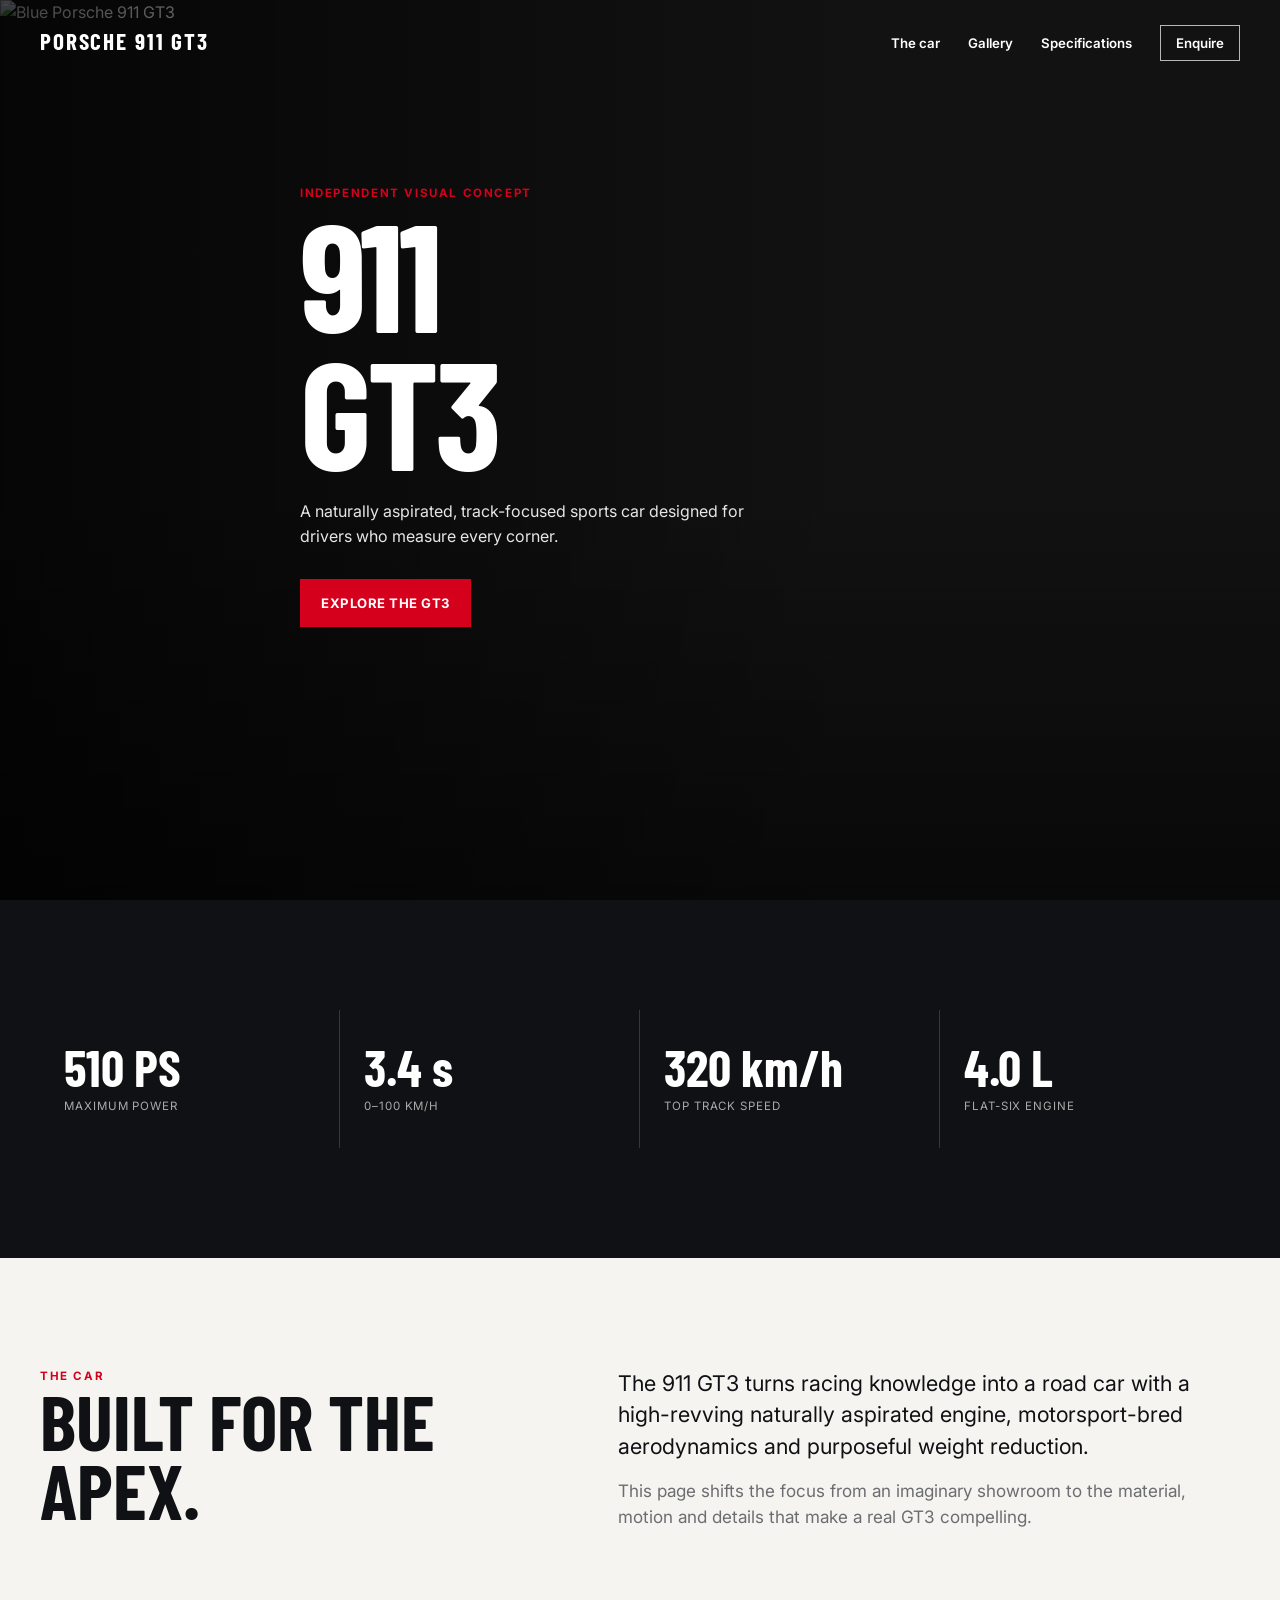
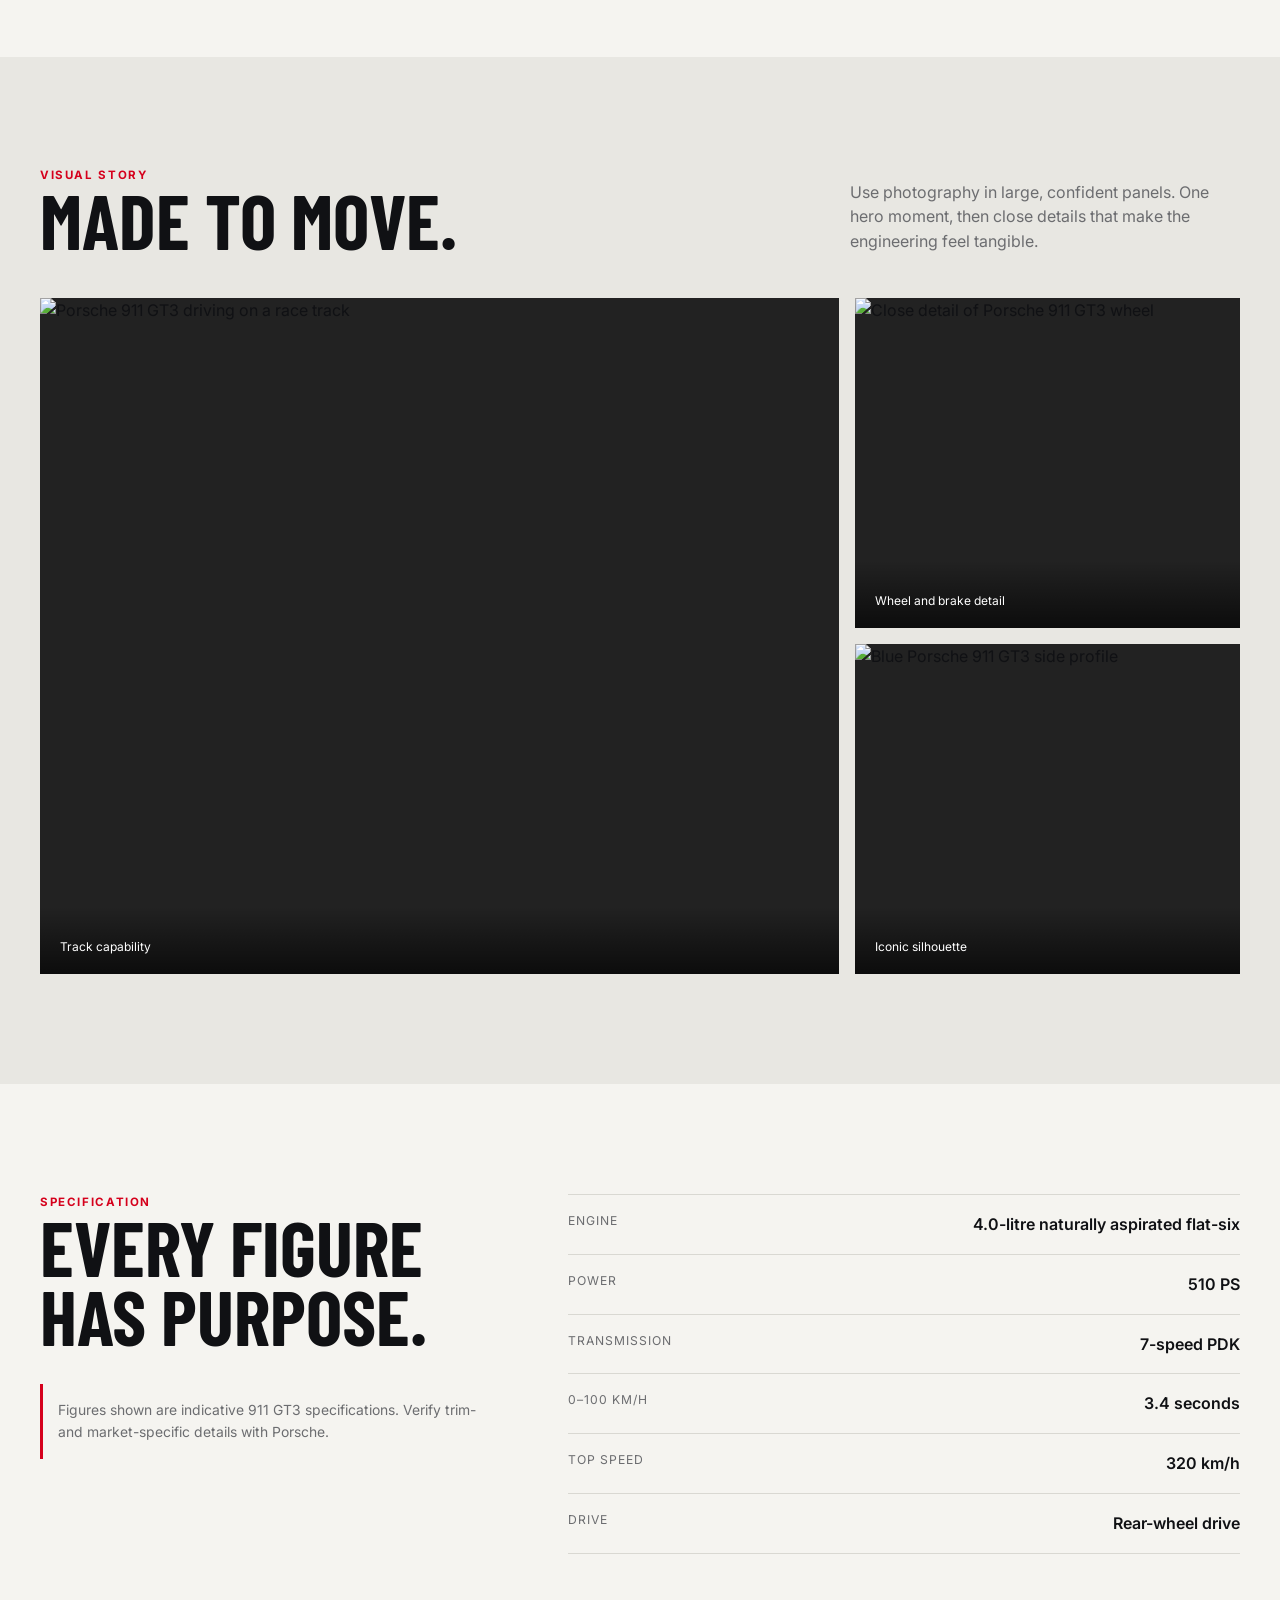
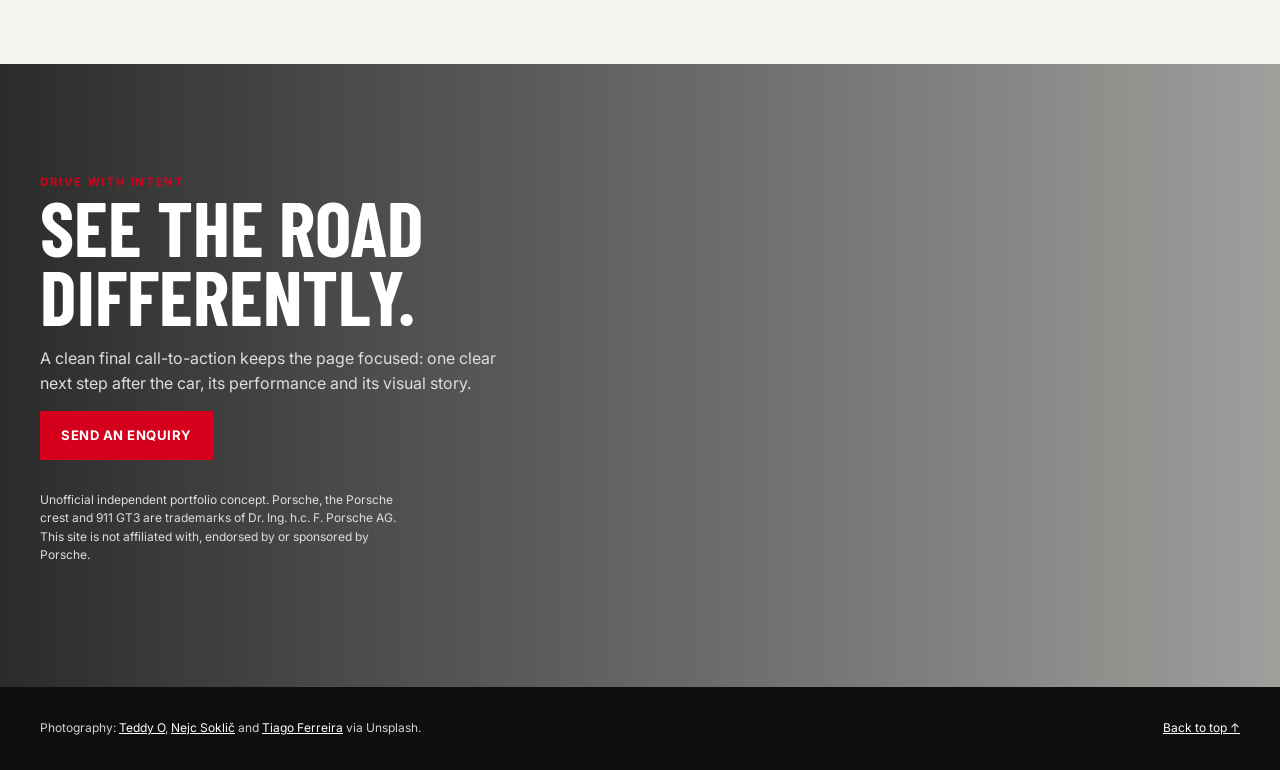
==== docs/index.html @ 24214326 "Add GitHub Pages entry point for Porsche GT3 site" ====
<!doctype html>
<html lang="en">
<head>
  <meta charset="utf-8">
  <meta name="viewport" content="width=device-width, initial-scale=1">
  <meta name="description" content="An independent visual concept for the Porsche 911 GT3.">
  <title>Porsche 911 GT3 — Track-bred</title>
  <link rel="preconnect" href="https://fonts.googleapis.com">
  <link rel="preconnect" href="https://fonts.gstatic.com" crossorigin>
  <link href="https://fonts.googleapis.com/css2?family=Barlow+Condensed:wght@500;600;700&family=Inter:wght@400;500;600;700&display=swap" rel="stylesheet">
  <style>
    :root{--ink:#101114;--paper:#f5f4f0;--line:#d9d8d2;--red:#d5001c;--muted:#6c6d70;--max:1200px}
    *{box-sizing:border-box} html{scroll-behavior:smooth} body{margin:0;background:var(--paper);color:var(--ink);font:16px/1.55 Inter,Arial,sans-serif} a{color:inherit} img{display:block;width:100%;object-fit:cover}
    .wrap{width:min(calc(100% - 48px),var(--max));margin:auto}.eyebrow{font-size:.72rem;font-weight:700;letter-spacing:.14em;text-transform:uppercase;color:var(--red)}
    .nav{position:absolute;inset:0 0 auto;z-index:2;color:#fff}.nav .wrap{height:84px;display:flex;align-items:center;justify-content:space-between}.brand{font-family:"Barlow Condensed",sans-serif;font-weight:700;font-size:1.45rem;letter-spacing:.08em;text-decoration:none}.links{display:flex;gap:28px;align-items:center;list-style:none;margin:0;padding:0}.links a{text-decoration:none;font-size:.83rem;font-weight:600}.links a:hover{color:#fff}.nav-button{border:1px solid rgba(255,255,255,.7);padding:9px 15px}
    .hero{min-height:760px;min-height:100svh;color:#fff;position:relative;display:grid;align-items:end;isolation:isolate;background:#151515}.hero::after{content:"";position:absolute;inset:0;background:linear-gradient(90deg,rgba(0,0,0,.74),rgba(0,0,0,.16) 65%),linear-gradient(0deg,rgba(0,0,0,.52),transparent 45%);z-index:-1}.hero img{position:absolute;inset:0;height:100%;z-index:-2}.hero-copy{padding:0 0 88px;max-width:680px}.hero h1,h2,h3{font-family:"Barlow Condensed",Impact,sans-serif;text-transform:uppercase;line-height:.9;margin:0}.hero h1{font-size:clamp(4.8rem,12vw,10.5rem);letter-spacing:-.03em}.hero p{max-width:48ch;margin:20px 0 30px;color:#e6e6e6}.button{display:inline-block;background:var(--red);color:#fff;text-decoration:none;padding:14px 21px;font-size:.82rem;font-weight:700;letter-spacing:.04em;text-transform:uppercase}.button:hover{background:#ee1630}
    .numbers{background:var(--ink);color:#fff}.numbers .wrap{display:grid;grid-template-columns:repeat(4,1fr)}.stat{padding:31px 24px;border-right:1px solid #36373a}.stat:last-child{border:0}.stat strong{font-family:"Barlow Condensed",sans-serif;font-size:clamp(2.1rem,4vw,3.35rem);line-height:1;display:block}.stat span{font-size:.72rem;text-transform:uppercase;color:#aaa;letter-spacing:.08em}
    section{padding:110px 0}.intro{display:grid;grid-template-columns:1fr 1.25fr;gap:80px;align-items:start}.intro h2,.showcase h2,.details h2,.cta h2{font-size:clamp(3.1rem,6vw,5rem)}.intro p{color:var(--muted);font-size:1.07rem;margin:0 0 16px}.intro p:first-of-type{color:var(--ink);font-size:1.35rem;line-height:1.45}
    .showcase{background:#e8e7e2}.showcase-head{display:flex;justify-content:space-between;gap:24px;align-items:end;margin-bottom:44px}.showcase-head p{max-width:39ch;color:var(--muted);margin:0}.gallery{display:grid;grid-template-columns:1.35fr .65fr;grid-template-rows:330px 330px;gap:16px}.gallery figure{margin:0;position:relative;overflow:hidden;background:#222}.gallery figure:first-child{grid-row:span 2}.gallery img{height:100%;transition:transform .5s}.gallery figure:hover img{transform:scale(1.035)}figcaption{position:absolute;bottom:0;left:0;right:0;padding:32px 20px 17px;color:#fff;font-size:.75rem;background:linear-gradient(transparent,rgba(0,0,0,.65))}
    .details{display:grid;grid-template-columns:.8fr 1.2fr;gap:80px}.specs{border-top:1px solid var(--line)}.spec{display:flex;justify-content:space-between;gap:28px;padding:17px 0;border-bottom:1px solid var(--line)}.spec span:first-child{font-size:.76rem;letter-spacing:.08em;text-transform:uppercase;color:var(--muted)}.spec span:last-child{font-weight:600;text-align:right}.note{margin-top:34px;padding:16px 0;border-left:3px solid var(--red);padding-left:15px;font-size:.87rem;color:var(--muted)}
    .cta{color:#fff;background:linear-gradient(90deg,rgba(8,8,9,.85),rgba(8,8,9,.36)),url('https://images.unsplash.com/photo-1716738662381-a249fc0e9cb3?auto=format&fit=crop&fm=jpg&q=82&w=2400') center/cover;min-height:460px;display:grid;align-items:center}.cta p{max-width:47ch;color:#ddd}.disclaimer{margin-top:31px;font-size:.75rem;color:#a9a9aa;max-width:65ch}
    footer{background:#0e0f11;color:#d2d2d2;padding:32px 0;font-size:.75rem}footer .wrap{display:flex;justify-content:space-between;gap:28px;flex-wrap:wrap}footer a{color:#fff}
    @media(max-width:700px){.wrap{width:min(calc(100% - 40px),var(--max))}.nav .wrap{height:68px}.links{display:none}.hero{min-height:660px}.hero-copy{padding-bottom:56px}.numbers .wrap{grid-template-columns:repeat(2,1fr)}.stat:nth-child(2){border-right:0}.stat{padding:24px 14px}.intro,.details{grid-template-columns:1fr;gap:36px}section{padding:72px 0}.showcase-head{display:block}.showcase-head p{margin-top:16px}.gallery{grid-template-columns:1fr;grid-template-rows:300px 210px 210px}.gallery figure:first-child{grid-row:auto}.cta{min-height:520px}}
  </style>
</head>
<body>
  <nav class="nav" aria-label="Main navigation"><div class="wrap"><a class="brand" href="#top">PORSCHE 911 GT3</a><ul class="links"><li><a href="#story">The car</a></li><li><a href="#gallery">Gallery</a></li><li><a href="#specs">Specifications</a></li><li><a class="nav-button" href="#enquire">Enquire</a></li></ul></div></nav>
  <main>
    <header class="hero" id="top"><img src="https://images.unsplash.com/photo-1564694457220-0efef1a70d6d?auto=format&fit=crop&fm=jpg&q=85&w=2400" alt="Blue Porsche 911 GT3" fetchpriority="high"><div class="wrap hero-copy"><div class="eyebrow">Independent visual concept</div><h1>911<br>GT3</h1><p>A naturally aspirated, track-focused sports car designed for drivers who measure every corner.</p><a class="button" href="#story">Explore the GT3</a></div></header>
    <section class="numbers" aria-label="Performance highlights"><div class="wrap"><div class="stat"><strong>510 PS</strong><span>Maximum power</span></div><div class="stat"><strong>3.4 s</strong><span>0–100 km/h</span></div><div class="stat"><strong>320 km/h</strong><span>Top track speed</span></div><div class="stat"><strong>4.0 L</strong><span>Flat-six engine</span></div></div></section>
    <section id="story"><div class="wrap intro"><div><div class="eyebrow">The car</div><h2>Built for the apex.</h2></div><div><p>The 911 GT3 turns racing knowledge into a road car with a high-revving naturally aspirated engine, motorsport-bred aerodynamics and purposeful weight reduction.</p><p>This page shifts the focus from an imaginary showroom to the material, motion and details that make a real GT3 compelling.</p></div></div></section>
    <section class="showcase" id="gallery"><div class="wrap"><div class="showcase-head"><div><div class="eyebrow">Visual story</div><h2>Made to move.</h2></div><p>Use photography in large, confident panels. One hero moment, then close details that make the engineering feel tangible.</p></div><div class="gallery"><figure><img src="https://images.unsplash.com/photo-1716738662381-a249fc0e9cb3?auto=format&fit=crop&fm=jpg&q=82&w=1800" alt="Porsche 911 GT3 driving on a race track" loading="lazy"><figcaption>Track capability</figcaption></figure><figure><img src="https://images.unsplash.com/photo-1721909402926-d6637339fb46?auto=format&fit=crop&fm=jpg&q=82&w=1200" alt="Close detail of Porsche 911 GT3 wheel" loading="lazy"><figcaption>Wheel and brake detail</figcaption></figure><figure><img src="https://images.unsplash.com/photo-1564694457220-0efef1a70d6d?auto=format&fit=crop&fm=jpg&q=82&w=1200" alt="Blue Porsche 911 GT3 side profile" loading="lazy"><figcaption>Iconic silhouette</figcaption></figure></div></div></section>
    <section id="specs"><div class="wrap details"><div><div class="eyebrow">Specification</div><h2>Every figure has purpose.</h2><p class="note">Figures shown are indicative 911 GT3 specifications. Verify trim- and market-specific details with Porsche.</p></div><div class="specs"><div class="spec"><span>Engine</span><span>4.0-litre naturally aspirated flat-six</span></div><div class="spec"><span>Power</span><span>510 PS</span></div><div class="spec"><span>Transmission</span><span>7-speed PDK</span></div><div class="spec"><span>0–100 km/h</span><span>3.4 seconds</span></div><div class="spec"><span>Top speed</span><span>320 km/h</span></div><div class="spec"><span>Drive</span><span>Rear-wheel drive</span></div></div></div></section>
    <section class="cta" id="enquire"><div class="wrap"><div class="eyebrow">Drive with intent</div><h2>See the road<br>differently.</h2><p>A clean final call-to-action keeps the page focused: one clear next step after the car, its performance and its visual story.</p><a class="button" href="mailto:hello@example.com?subject=911%20GT3%20enquiry">Send an enquiry</a><p class="disclaimer">Unofficial independent portfolio concept. Porsche, the Porsche crest and 911 GT3 are trademarks of Dr. Ing. h.c. F. Porsche AG. This site is not affiliated with, endorsed by or sponsored by Porsche.</p></div></section>
  </main>
  <footer><div class="wrap"><span>Photography: <a href="https://unsplash.com/photos/blue-luxury-car-bDka494APVA">Teddy O</a>, <a href="https://unsplash.com/photos/a-black-sports-car-driving-down-a-race-track-V2Gs2mZzK5c">Nejc Soklič</a> and <a href="https://unsplash.com/photos/a-close-up-of-a-tire-on-a-sports-car-rYYfq0B1zWQ">Tiago Ferreira</a> via Unsplash.</span><a href="#top">Back to top ↑</a></div></footer>
</body>
</html>
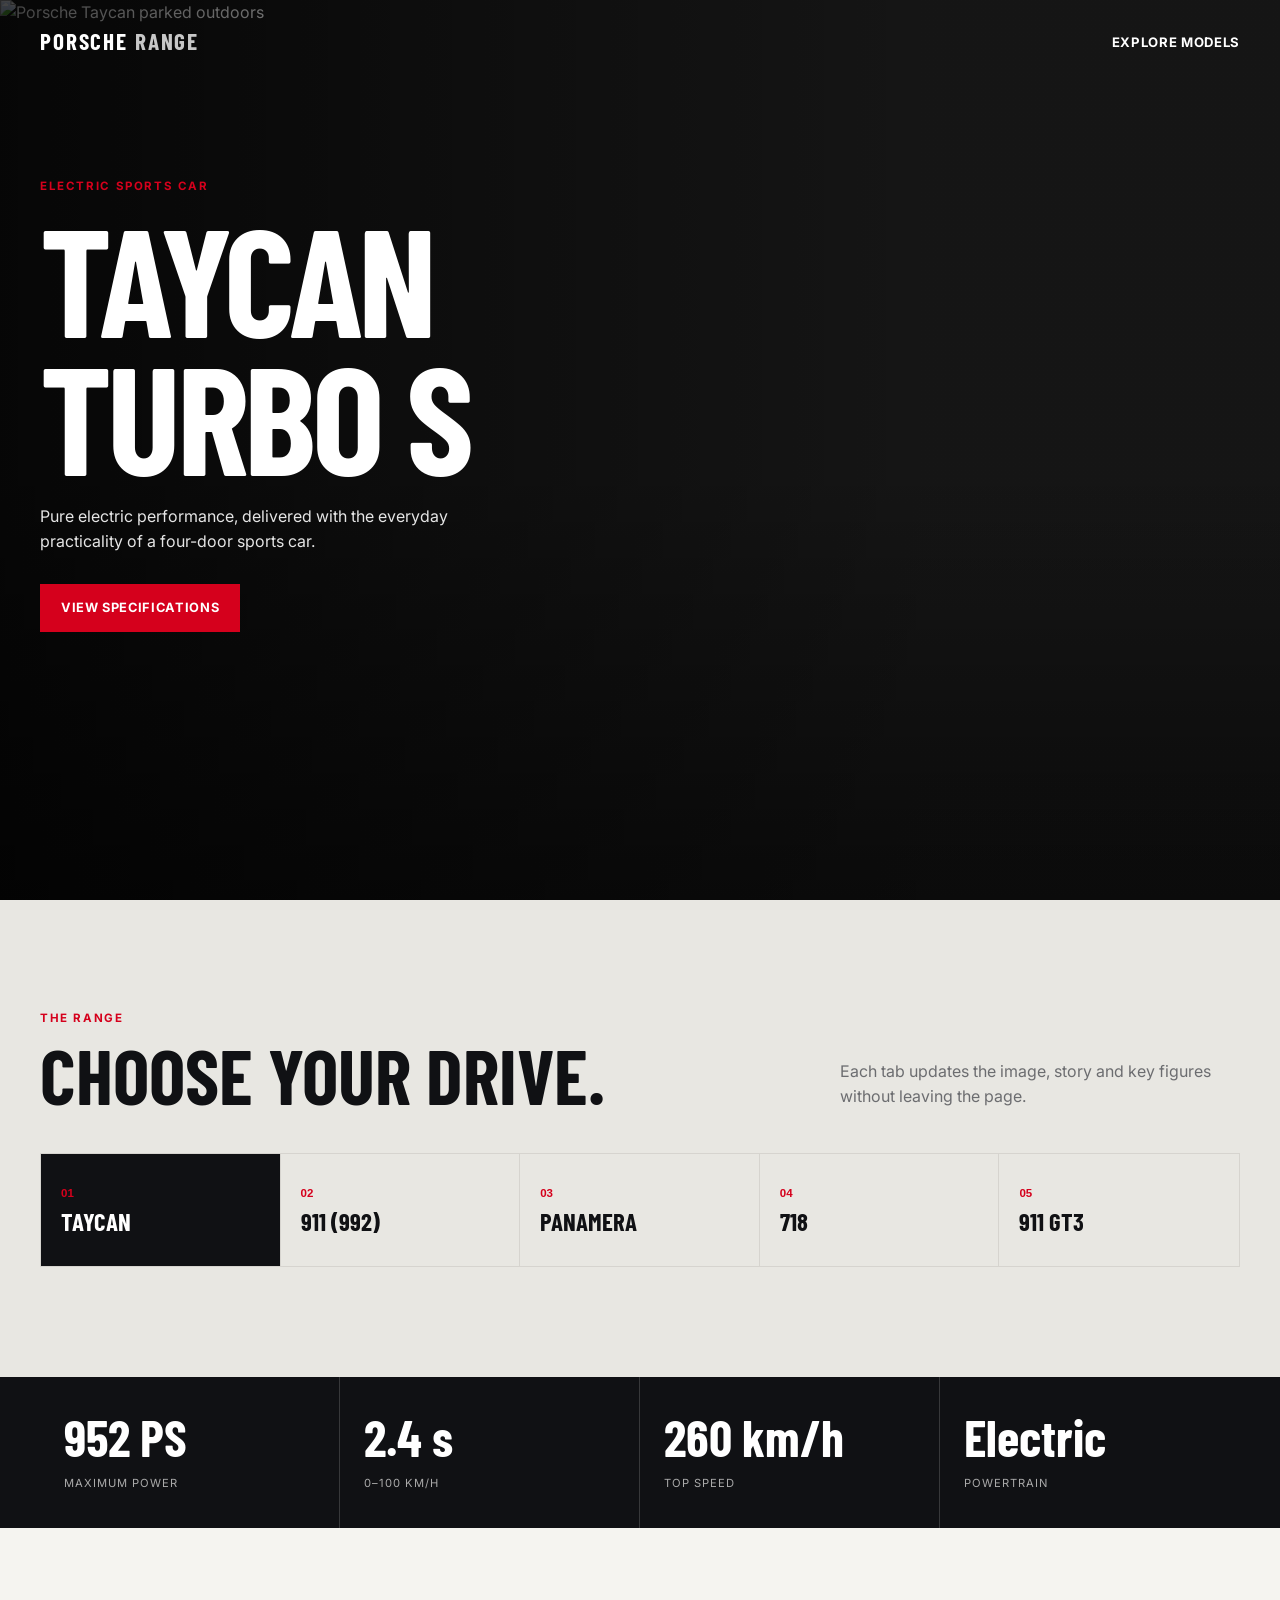
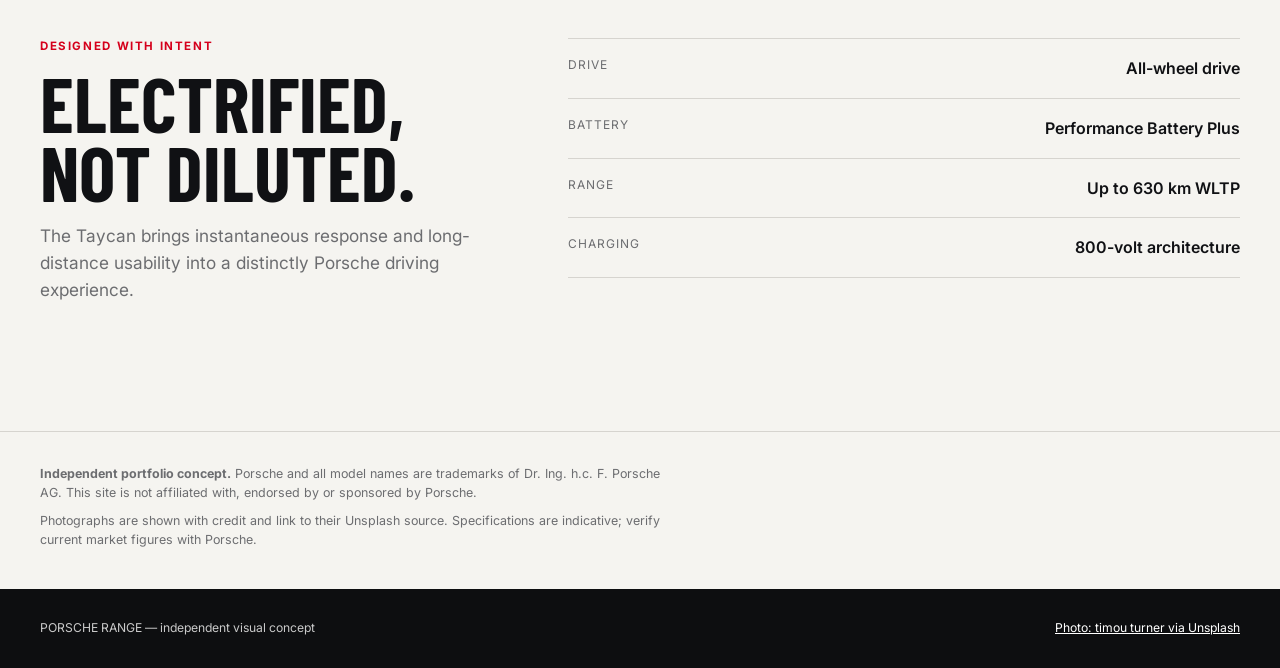
==== commit 222df1e1: "Add selectable Porsche model range page" ====
--- a/docs/index.html
+++ b/docs/index.html
@@ -1,39 +1,109 @@
 <!doctype html>
 <html lang="en">
-<head>
-  <meta charset="utf-8">
-  <meta name="viewport" content="width=device-width, initial-scale=1">
-  <meta name="description" content="An independent visual concept for the Porsche 911 GT3.">
-  <title>Porsche 911 GT3 — Track-bred</title>
-  <link rel="preconnect" href="https://fonts.googleapis.com">
-  <link rel="preconnect" href="https://fonts.gstatic.com" crossorigin>
-  <link href="https://fonts.googleapis.com/css2?family=Barlow+Condensed:wght@500;600;700&family=Inter:wght@400;500;600;700&display=swap" rel="stylesheet">
-  <style>
-    :root{--ink:#101114;--paper:#f5f4f0;--line:#d9d8d2;--red:#d5001c;--muted:#6c6d70;--max:1200px}
-    *{box-sizing:border-box} html{scroll-behavior:smooth} body{margin:0;background:var(--paper);color:var(--ink);font:16px/1.55 Inter,Arial,sans-serif} a{color:inherit} img{display:block;width:100%;object-fit:cover}
-    .wrap{width:min(calc(100% - 48px),var(--max));margin:auto}.eyebrow{font-size:.72rem;font-weight:700;letter-spacing:.14em;text-transform:uppercase;color:var(--red)}
-    .nav{position:absolute;inset:0 0 auto;z-index:2;color:#fff}.nav .wrap{height:84px;display:flex;align-items:center;justify-content:space-between}.brand{font-family:"Barlow Condensed",sans-serif;font-weight:700;font-size:1.45rem;letter-spacing:.08em;text-decoration:none}.links{display:flex;gap:28px;align-items:center;list-style:none;margin:0;padding:0}.links a{text-decoration:none;font-size:.83rem;font-weight:600}.links a:hover{color:#fff}.nav-button{border:1px solid rgba(255,255,255,.7);padding:9px 15px}
-    .hero{min-height:760px;min-height:100svh;color:#fff;position:relative;display:grid;align-items:end;isolation:isolate;background:#151515}.hero::after{content:"";position:absolute;inset:0;background:linear-gradient(90deg,rgba(0,0,0,.74),rgba(0,0,0,.16) 65%),linear-gradient(0deg,rgba(0,0,0,.52),transparent 45%);z-index:-1}.hero img{position:absolute;inset:0;height:100%;z-index:-2}.hero-copy{padding:0 0 88px;max-width:680px}.hero h1,h2,h3{font-family:"Barlow Condensed",Impact,sans-serif;text-transform:uppercase;line-height:.9;margin:0}.hero h1{font-size:clamp(4.8rem,12vw,10.5rem);letter-spacing:-.03em}.hero p{max-width:48ch;margin:20px 0 30px;color:#e6e6e6}.button{display:inline-block;background:var(--red);color:#fff;text-decoration:none;padding:14px 21px;font-size:.82rem;font-weight:700;letter-spacing:.04em;text-transform:uppercase}.button:hover{background:#ee1630}
-    .numbers{background:var(--ink);color:#fff}.numbers .wrap{display:grid;grid-template-columns:repeat(4,1fr)}.stat{padding:31px 24px;border-right:1px solid #36373a}.stat:last-child{border:0}.stat strong{font-family:"Barlow Condensed",sans-serif;font-size:clamp(2.1rem,4vw,3.35rem);line-height:1;display:block}.stat span{font-size:.72rem;text-transform:uppercase;color:#aaa;letter-spacing:.08em}
-    section{padding:110px 0}.intro{display:grid;grid-template-columns:1fr 1.25fr;gap:80px;align-items:start}.intro h2,.showcase h2,.details h2,.cta h2{font-size:clamp(3.1rem,6vw,5rem)}.intro p{color:var(--muted);font-size:1.07rem;margin:0 0 16px}.intro p:first-of-type{color:var(--ink);font-size:1.35rem;line-height:1.45}
-    .showcase{background:#e8e7e2}.showcase-head{display:flex;justify-content:space-between;gap:24px;align-items:end;margin-bottom:44px}.showcase-head p{max-width:39ch;color:var(--muted);margin:0}.gallery{display:grid;grid-template-columns:1.35fr .65fr;grid-template-rows:330px 330px;gap:16px}.gallery figure{margin:0;position:relative;overflow:hidden;background:#222}.gallery figure:first-child{grid-row:span 2}.gallery img{height:100%;transition:transform .5s}.gallery figure:hover img{transform:scale(1.035)}figcaption{position:absolute;bottom:0;left:0;right:0;padding:32px 20px 17px;color:#fff;font-size:.75rem;background:linear-gradient(transparent,rgba(0,0,0,.65))}
-    .details{display:grid;grid-template-columns:.8fr 1.2fr;gap:80px}.specs{border-top:1px solid var(--line)}.spec{display:flex;justify-content:space-between;gap:28px;padding:17px 0;border-bottom:1px solid var(--line)}.spec span:first-child{font-size:.76rem;letter-spacing:.08em;text-transform:uppercase;color:var(--muted)}.spec span:last-child{font-weight:600;text-align:right}.note{margin-top:34px;padding:16px 0;border-left:3px solid var(--red);padding-left:15px;font-size:.87rem;color:var(--muted)}
-    .cta{color:#fff;background:linear-gradient(90deg,rgba(8,8,9,.85),rgba(8,8,9,.36)),url('https://images.unsplash.com/photo-1716738662381-a249fc0e9cb3?auto=format&fit=crop&fm=jpg&q=82&w=2400') center/cover;min-height:460px;display:grid;align-items:center}.cta p{max-width:47ch;color:#ddd}.disclaimer{margin-top:31px;font-size:.75rem;color:#a9a9aa;max-width:65ch}
-    footer{background:#0e0f11;color:#d2d2d2;padding:32px 0;font-size:.75rem}footer .wrap{display:flex;justify-content:space-between;gap:28px;flex-wrap:wrap}footer a{color:#fff}
-    @media(max-width:700px){.wrap{width:min(calc(100% - 40px),var(--max))}.nav .wrap{height:68px}.links{display:none}.hero{min-height:660px}.hero-copy{padding-bottom:56px}.numbers .wrap{grid-template-columns:repeat(2,1fr)}.stat:nth-child(2){border-right:0}.stat{padding:24px 14px}.intro,.details{grid-template-columns:1fr;gap:36px}section{padding:72px 0}.showcase-head{display:block}.showcase-head p{margin-top:16px}.gallery{grid-template-columns:1fr;grid-template-rows:300px 210px 210px}.gallery figure:first-child{grid-row:auto}.cta{min-height:520px}}
-  </style>
-</head>
-<body>
-  <nav class="nav" aria-label="Main navigation"><div class="wrap"><a class="brand" href="#top">PORSCHE 911 GT3</a><ul class="links"><li><a href="#story">The car</a></li><li><a href="#gallery">Gallery</a></li><li><a href="#specs">Specifications</a></li><li><a class="nav-button" href="#enquire">Enquire</a></li></ul></div></nav>
-  <main>
-    <header class="hero" id="top"><img src="https://images.unsplash.com/photo-1564694457220-0efef1a70d6d?auto=format&fit=crop&fm=jpg&q=85&w=2400" alt="Blue Porsche 911 GT3" fetchpriority="high"><div class="wrap hero-copy"><div class="eyebrow">Independent visual concept</div><h1>911<br>GT3</h1><p>A naturally aspirated, track-focused sports car designed for drivers who measure every corner.</p><a class="button" href="#story">Explore the GT3</a></div></header>
-    <section class="numbers" aria-label="Performance highlights"><div class="wrap"><div class="stat"><strong>510 PS</strong><span>Maximum power</span></div><div class="stat"><strong>3.4 s</strong><span>0–100 km/h</span></div><div class="stat"><strong>320 km/h</strong><span>Top track speed</span></div><div class="stat"><strong>4.0 L</strong><span>Flat-six engine</span></div></div></section>
-    <section id="story"><div class="wrap intro"><div><div class="eyebrow">The car</div><h2>Built for the apex.</h2></div><div><p>The 911 GT3 turns racing knowledge into a road car with a high-revving naturally aspirated engine, motorsport-bred aerodynamics and purposeful weight reduction.</p><p>This page shifts the focus from an imaginary showroom to the material, motion and details that make a real GT3 compelling.</p></div></div></section>
-    <section class="showcase" id="gallery"><div class="wrap"><div class="showcase-head"><div><div class="eyebrow">Visual story</div><h2>Made to move.</h2></div><p>Use photography in large, confident panels. One hero moment, then close details that make the engineering feel tangible.</p></div><div class="gallery"><figure><img src="https://images.unsplash.com/photo-1716738662381-a249fc0e9cb3?auto=format&fit=crop&fm=jpg&q=82&w=1800" alt="Porsche 911 GT3 driving on a race track" loading="lazy"><figcaption>Track capability</figcaption></figure><figure><img src="https://images.unsplash.com/photo-1721909402926-d6637339fb46?auto=format&fit=crop&fm=jpg&q=82&w=1200" alt="Close detail of Porsche 911 GT3 wheel" loading="lazy"><figcaption>Wheel and brake detail</figcaption></figure><figure><img src="https://images.unsplash.com/photo-1564694457220-0efef1a70d6d?auto=format&fit=crop&fm=jpg&q=82&w=1200" alt="Blue Porsche 911 GT3 side profile" loading="lazy"><figcaption>Iconic silhouette</figcaption></figure></div></div></section>
-    <section id="specs"><div class="wrap details"><div><div class="eyebrow">Specification</div><h2>Every figure has purpose.</h2><p class="note">Figures shown are indicative 911 GT3 specifications. Verify trim- and market-specific details with Porsche.</p></div><div class="specs"><div class="spec"><span>Engine</span><span>4.0-litre naturally aspirated flat-six</span></div><div class="spec"><span>Power</span><span>510 PS</span></div><div class="spec"><span>Transmission</span><span>7-speed PDK</span></div><div class="spec"><span>0–100 km/h</span><span>3.4 seconds</span></div><div class="spec"><span>Top speed</span><span>320 km/h</span></div><div class="spec"><span>Drive</span><span>Rear-wheel drive</span></div></div></div></section>
-    <section class="cta" id="enquire"><div class="wrap"><div class="eyebrow">Drive with intent</div><h2>See the road<br>differently.</h2><p>A clean final call-to-action keeps the page focused: one clear next step after the car, its performance and its visual story.</p><a class="button" href="mailto:hello@example.com?subject=911%20GT3%20enquiry">Send an enquiry</a><p class="disclaimer">Unofficial independent portfolio concept. Porsche, the Porsche crest and 911 GT3 are trademarks of Dr. Ing. h.c. F. Porsche AG. This site is not affiliated with, endorsed by or sponsored by Porsche.</p></div></section>
-  </main>
-  <footer><div class="wrap"><span>Photography: <a href="https://unsplash.com/photos/blue-luxury-car-bDka494APVA">Teddy O</a>, <a href="https://unsplash.com/photos/a-black-sports-car-driving-down-a-race-track-V2Gs2mZzK5c">Nejc Soklič</a> and <a href="https://unsplash.com/photos/a-close-up-of-a-tire-on-a-sports-car-rYYfq0B1zWQ">Tiago Ferreira</a> via Unsplash.</span><a href="#top">Back to top ↑</a></div></footer>
-</body>
+  <head>
+    <meta charset="utf-8" />
+    <meta name="viewport" content="width=device-width, initial-scale=1" />
+    <meta
+      name="description"
+      content="An independent Porsche model range concept."
+    />
+    <title>Porsche Range — Independent Concept</title>
+    <link rel="preconnect" href="https://fonts.googleapis.com" />
+    <link rel="preconnect" href="https://fonts.gstatic.com" crossorigin />
+    <link
+      href="https://fonts.googleapis.com/css2?family=Barlow+Condensed:wght@500;600;700&family=Inter:wght@400;500;600;700&display=swap"
+      rel="stylesheet"
+    />
+    <link rel="stylesheet" href="assets/css/styles.css" />
+  </head>
+  <body>
+    <header class="site-header">
+      <div class="container navigation">
+        <a class="wordmark" href="#top">PORSCHE <span>RANGE</span></a>
+        <a class="header-link" href="#models">Explore models</a>
+      </div>
+    </header>
+    <main id="top">
+      <section class="hero" aria-labelledby="model-name">
+        <img id="hero-image" class="hero-image" src="" alt="" />
+        <div class="hero-overlay"></div>
+        <div class="container hero-content">
+          <p class="eyebrow" id="model-category"></p>
+          <h1 id="model-name"></h1>
+          <p class="hero-copy" id="model-description"></p>
+          <a class="button" href="#specifications">View specifications</a>
+        </div>
+      </section>
+      <section class="model-picker" id="models" aria-labelledby="models-title">
+        <div class="container">
+          <div class="section-heading">
+            <div>
+              <p class="eyebrow">The range</p>
+              <h2 id="models-title">Choose your drive.</h2>
+            </div>
+            <p>
+              Each tab updates the image, story and key figures without leaving
+              the page.
+            </p>
+          </div>
+          <div
+            id="model-tabs"
+            class="model-tabs"
+            role="tablist"
+            aria-label="Porsche models"
+          ></div>
+        </div>
+      </section>
+      <section class="performance" aria-label="Performance highlights">
+        <div class="container stat-grid">
+          <article class="stat">
+            <strong id="power-value"></strong><span>Maximum power</span>
+          </article>
+          <article class="stat">
+            <strong id="acceleration-value"></strong><span>0–100 km/h</span>
+          </article>
+          <article class="stat">
+            <strong id="speed-value"></strong><span>Top speed</span>
+          </article>
+          <article class="stat">
+            <strong id="engine-value"></strong><span>Powertrain</span>
+          </article>
+        </div>
+      </section>
+      <section class="details" id="specifications">
+        <div class="container detail-grid">
+          <div>
+            <p class="eyebrow">Designed with intent</p>
+            <h2 id="detail-title"></h2>
+            <p id="detail-copy" class="detail-copy"></p>
+          </div>
+          <dl id="spec-list" class="spec-list"></dl>
+        </div>
+      </section>
+      <section class="disclaimer-section">
+        <div class="container">
+          <p>
+            <strong>Independent portfolio concept.</strong> Porsche and all
+            model names are trademarks of Dr. Ing. h.c. F. Porsche AG. This site
+            is not affiliated with, endorsed by or sponsored by Porsche.
+          </p>
+          <p>
+            Photographs are shown with credit and link to their Unsplash source.
+            Specifications are indicative; verify current market figures with
+            Porsche.
+          </p>
+        </div>
+      </section>
+    </main>
+    <footer>
+      <div class="container footer-content">
+        <span>PORSCHE RANGE — independent visual concept</span
+        ><a id="photo-credit" href="" target="_blank" rel="noreferrer"
+          >Photo source</a
+        >
+      </div>
+    </footer>
+    <script src="assets/js/models.js"></script>
+  </body>
 </html>
 
--- a/docs/assets/css/styles.css
+++ b/docs/assets/css/styles.css
@@ -0,0 +1,326 @@
+:root {
+  --ink: #101114;
+  --paper: #f5f4f0;
+  --surface: #e8e7e2;
+  --line: #d6d4cf;
+  --muted: #6c6d70;
+  --red: #d5001c;
+  --max: 1200px;
+}
+* {
+  box-sizing: border-box;
+}
+html {
+  scroll-behavior: smooth;
+}
+body {
+  margin: 0;
+  background: var(--paper);
+  color: var(--ink);
+  font:
+    16px/1.55 Inter,
+    Arial,
+    sans-serif;
+}
+a {
+  color: inherit;
+}
+.container {
+  width: min(calc(100% - 48px), var(--max));
+  margin: auto;
+}
+.eyebrow {
+  margin: 0 0 12px;
+  color: var(--red);
+  font-size: 0.72rem;
+  font-weight: 700;
+  letter-spacing: 0.14em;
+  text-transform: uppercase;
+}
+h1,
+h2 {
+  margin: 0;
+  font-family: "Barlow Condensed", Impact, sans-serif;
+  font-weight: 700;
+  line-height: 0.9;
+  text-transform: uppercase;
+}
+.site-header {
+  position: absolute;
+  z-index: 2;
+  width: 100%;
+  color: #fff;
+}
+.navigation {
+  display: flex;
+  height: 84px;
+  align-items: center;
+  justify-content: space-between;
+}
+.wordmark {
+  font-family: "Barlow Condensed", sans-serif;
+  font-size: 1.45rem;
+  font-weight: 700;
+  letter-spacing: 0.08em;
+  text-decoration: none;
+}
+.wordmark span {
+  color: #c7c7c7;
+}
+.header-link {
+  font-size: 0.82rem;
+  font-weight: 700;
+  letter-spacing: 0.05em;
+  text-decoration: none;
+  text-transform: uppercase;
+}
+.hero {
+  position: relative;
+  display: grid;
+  min-height: 760px;
+  min-height: 100svh;
+  align-items: end;
+  overflow: hidden;
+  background: #181818;
+  color: #fff;
+}
+.hero-image,
+.hero-overlay {
+  position: absolute;
+  inset: 0;
+  width: 100%;
+  height: 100%;
+}
+.hero-image {
+  object-fit: cover;
+  transition: opacity 0.18s ease;
+}
+.hero-overlay {
+  background:
+    linear-gradient(90deg, rgba(0, 0, 0, 0.74), rgba(0, 0, 0, 0.12) 72%),
+    linear-gradient(0deg, rgba(0, 0, 0, 0.5), transparent 48%);
+}
+.hero-content {
+  position: relative;
+  padding-bottom: 90px;
+}
+.hero h1 {
+  max-width: 720px;
+  font-size: clamp(4.8rem, 12vw, 10.5rem);
+  letter-spacing: -0.03em;
+}
+.hero-copy {
+  max-width: 48ch;
+  margin: 20px 0 30px;
+  color: #e5e5e5;
+}
+.button {
+  display: inline-block;
+  padding: 14px 21px;
+  background: var(--red);
+  color: #fff;
+  font-size: 0.8rem;
+  font-weight: 700;
+  letter-spacing: 0.05em;
+  text-decoration: none;
+  text-transform: uppercase;
+}
+.button:hover,
+.button:focus-visible {
+  background: #ec1730;
+}
+.model-picker,
+.details {
+  padding: 110px 0;
+}
+.model-picker {
+  background: var(--surface);
+}
+.section-heading {
+  display: flex;
+  align-items: end;
+  justify-content: space-between;
+  gap: 32px;
+  margin-bottom: 44px;
+}
+.section-heading h2,
+.details h2 {
+  font-size: clamp(3.2rem, 6vw, 5.2rem);
+}
+.section-heading > p {
+  max-width: 40ch;
+  margin: 0;
+  color: var(--muted);
+}
+.model-tabs {
+  display: grid;
+  grid-template-columns: repeat(5, 1fr);
+  border: 1px solid var(--line);
+}
+.model-tab {
+  min-height: 112px;
+  padding: 20px;
+  border: 0;
+  border-right: 1px solid var(--line);
+  background: transparent;
+  color: var(--ink);
+  cursor: pointer;
+  text-align: left;
+}
+.model-tab:last-child {
+  border-right: 0;
+}
+.model-tab:hover,
+.model-tab:focus-visible,
+.model-tab[aria-selected="true"] {
+  background: var(--ink);
+  color: #fff;
+  outline: 0;
+}
+.model-tab__number {
+  display: block;
+  margin-bottom: 10px;
+  color: var(--red);
+  font-size: 0.72rem;
+  font-weight: 700;
+}
+.model-tab__name {
+  display: block;
+  font-family: "Barlow Condensed", sans-serif;
+  font-size: 1.55rem;
+  font-weight: 700;
+  line-height: 1;
+  text-transform: uppercase;
+}
+.performance {
+  background: var(--ink);
+  color: #fff;
+}
+.stat-grid {
+  display: grid;
+  grid-template-columns: repeat(4, 1fr);
+}
+.stat {
+  padding: 34px 24px;
+  border-right: 1px solid #37383a;
+}
+.stat:last-child {
+  border-right: 0;
+}
+.stat strong {
+  display: block;
+  margin-bottom: 7px;
+  font-family: "Barlow Condensed", sans-serif;
+  font-size: clamp(2.1rem, 4vw, 3.3rem);
+  line-height: 1;
+}
+.stat span {
+  color: #aaa;
+  font-size: 0.7rem;
+  letter-spacing: 0.09em;
+  text-transform: uppercase;
+}
+.detail-grid {
+  display: grid;
+  grid-template-columns: 0.8fr 1.2fr;
+  gap: 80px;
+}
+.detail-copy {
+  max-width: 42ch;
+  color: var(--muted);
+  font-size: 1.08rem;
+}
+.spec-list {
+  margin: 0;
+  border-top: 1px solid var(--line);
+}
+.spec-row {
+  display: flex;
+  justify-content: space-between;
+  gap: 28px;
+  padding: 17px 0;
+  border-bottom: 1px solid var(--line);
+}
+.spec-row dt {
+  color: var(--muted);
+  font-size: 0.75rem;
+  letter-spacing: 0.08em;
+  text-transform: uppercase;
+}
+.spec-row dd {
+  margin: 0;
+  font-weight: 600;
+  text-align: right;
+}
+.disclaimer-section {
+  padding: 32px 0;
+  border-top: 1px solid var(--line);
+  color: var(--muted);
+  font-size: 0.78rem;
+}
+.disclaimer-section p {
+  max-width: 80ch;
+  margin: 0 0 8px;
+}
+footer {
+  padding: 30px 0;
+  background: #0d0e10;
+  color: #c9c9c9;
+  font-size: 0.76rem;
+}
+.footer-content {
+  display: flex;
+  justify-content: space-between;
+  gap: 24px;
+}
+footer a {
+  color: #fff;
+}
+@media (max-width: 780px) {
+  .container {
+    width: min(calc(100% - 40px), var(--max));
+  }
+  .navigation {
+    height: 68px;
+  }
+  .hero {
+    min-height: 650px;
+  }
+  .hero-content {
+    padding-bottom: 64px;
+  }
+  .model-picker,
+  .details {
+    padding: 72px 0;
+  }
+  .section-heading,
+  .detail-grid {
+    display: block;
+  }
+  .section-heading > p,
+  .detail-copy {
+    margin-top: 18px;
+  }
+  .model-tabs {
+    grid-template-columns: repeat(2, 1fr);
+  }
+  .model-tab:nth-child(2) {
+    border-right: 0;
+  }
+  .model-tab:nth-child(-n + 4) {
+    border-bottom: 1px solid var(--line);
+  }
+  .stat-grid {
+    grid-template-columns: repeat(2, 1fr);
+  }
+  .stat:nth-child(2) {
+    border-right: 0;
+  }
+  .stat:nth-child(-n + 2) {
+    border-bottom: 1px solid #37383a;
+  }
+  .footer-content {
+    display: grid;
+  }
+}
+
